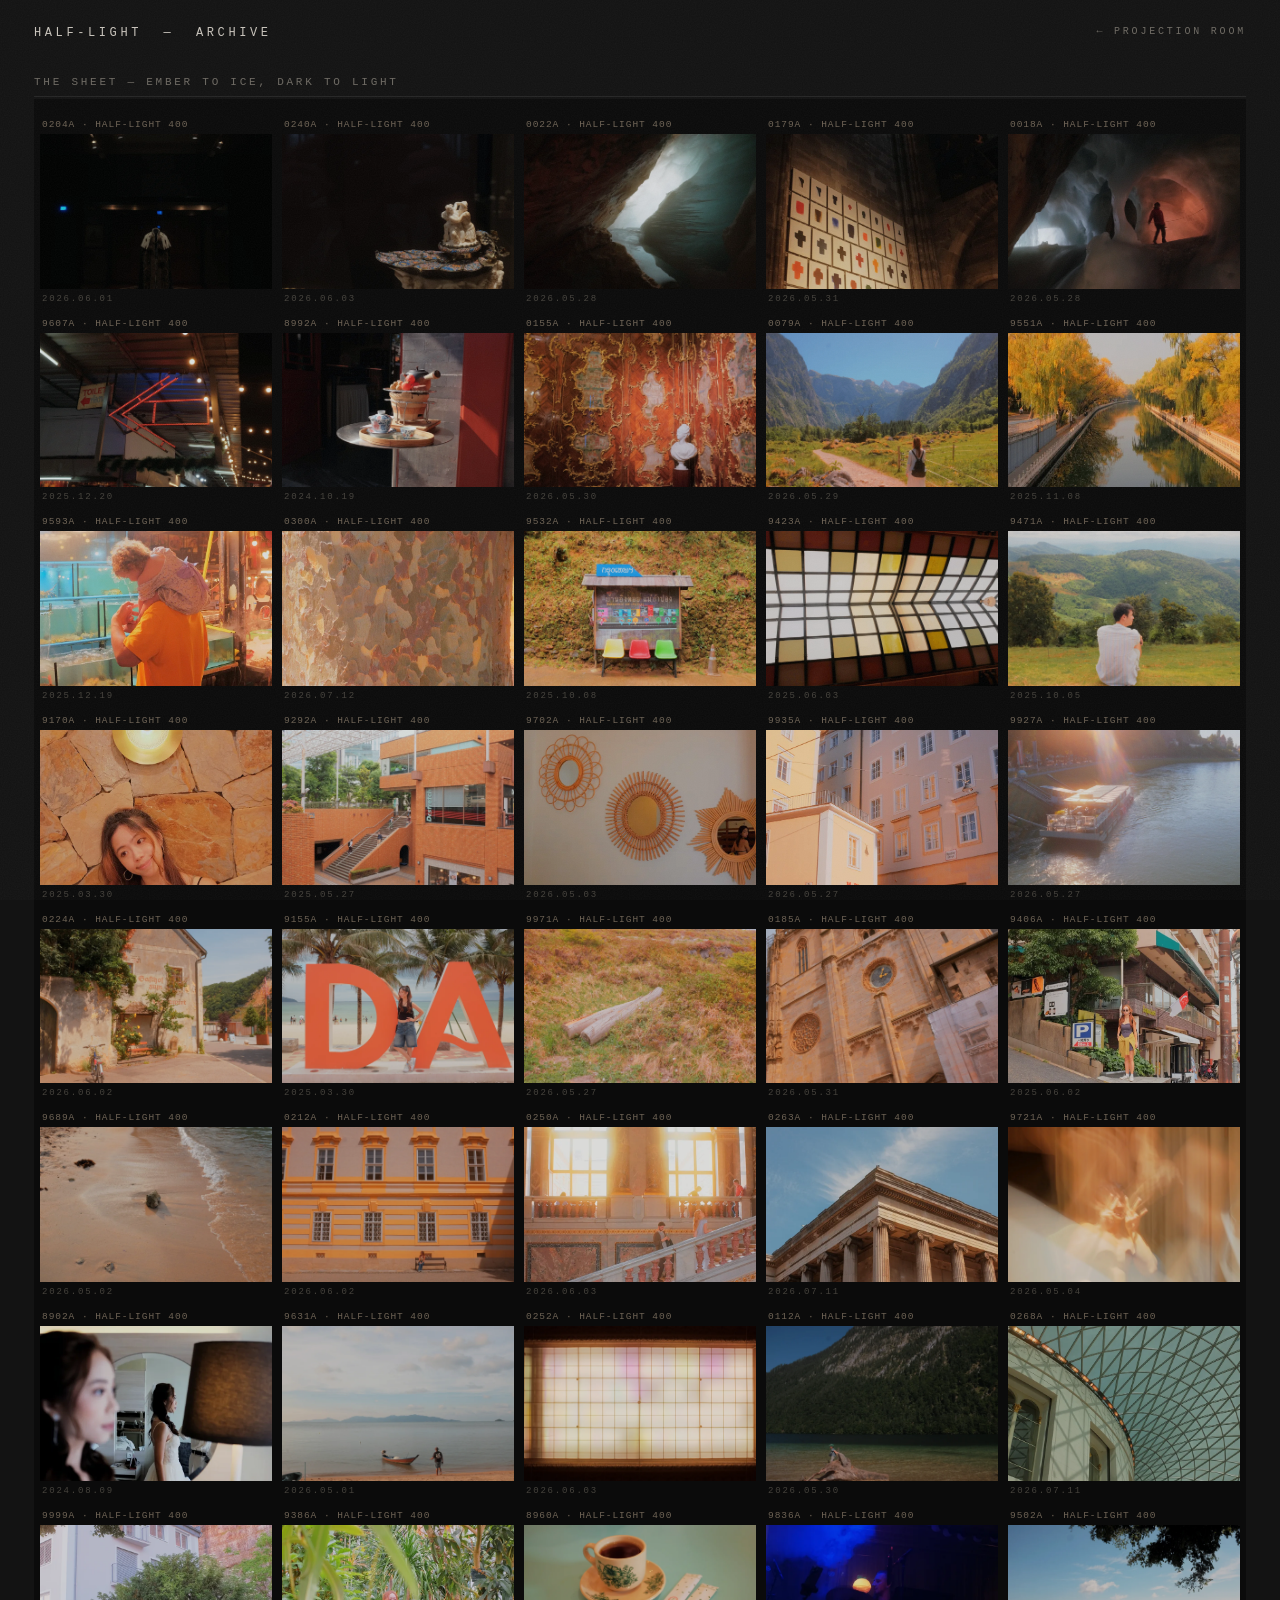
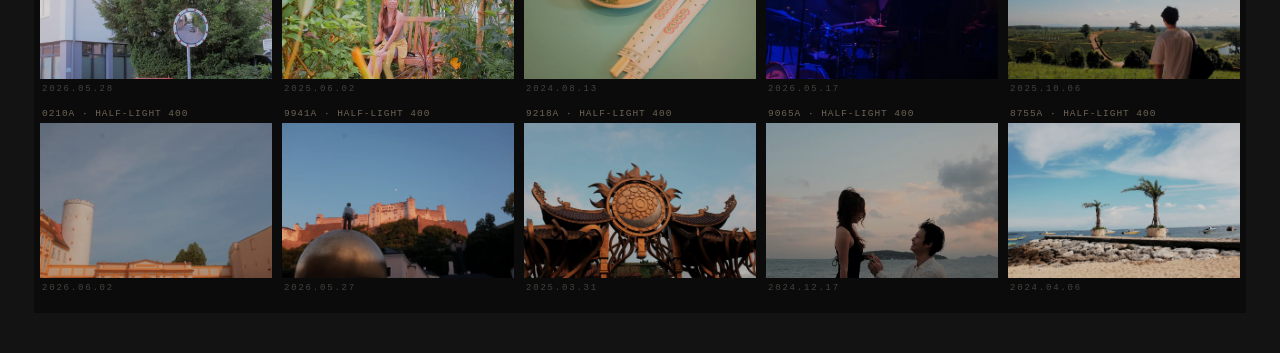
==== site/contact.html @ 053722c2 "feat: regrade collection under closed-loop boost, recompose without strip Full python pipeline/build" ====
<!DOCTYPE html>
<html lang="en">
<head>
<meta charset="utf-8">
<meta name="viewport" content="width=device-width, initial-scale=1">
<title>Half-Light</title>
<meta property="og:title" content="Half-Light">
<meta property="og:description" content="the inner machinations of a photographic mind are an enigma">
<meta property="og:image" content="photos/og.jpg">
<link rel="stylesheet" href="assets/site.css">
</head>
<body>
<header>
  <div class="title" id="title"></div>
  <a href="index.html">&larr;&nbsp;PROJECTION&nbsp;ROOM</a>
</header>
<div id="rolls"></div>
<div class="lightbox" id="lb"><img id="lbimg" alt=""><div class="meta" id="lbmeta"></div></div>
<script src="assets/data.d1423a8be5.js"></script>
<script>
  // pre-sorted band->lum by the composer; no client-side sort here.
  const photos = window.SHEET.map(id => window.PHOTOS[id]);
  const TITLE = window.META.title.toUpperCase();
  document.getElementById('title').innerHTML = TITLE + '&nbsp;&nbsp;—&nbsp;&nbsp;ARCHIVE';

  const byId = {};
  photos.forEach(p => { byId[p.id] = p; });

  const holder = document.getElementById('rolls');
  const sec = document.createElement('section');
  sec.className = 'roll';
  sec.innerHTML = '<h2>THE SHEET — EMBER TO ICE, DARK TO LIGHT</h2><div class="strip">' + photos.map(p =>
    '<div class="frame" tabindex="0" data-id="' + p.id + '">' +
    '<div class="edge">' + p.frame + 'A &middot; ' + TITLE + ' 400</div>' +
    '<img src="' + p.thumb + '" loading="lazy" style="background:#0b0b0b url(' + p.latent + ') center/cover">' +
    '<div class="date">' + p.date + '</div></div>').join('') + '</div>';
  holder.appendChild(sec);

  const lb = document.getElementById('lb');
  const lbimg = document.getElementById('lbimg');
  const lbmeta = document.getElementById('lbmeta');

  function openLightbox(p) {
    lbimg.src = p.full;
    let meta = '<b>No. ' + p.frame + '</b> · ' + p.date + ' · X100T';
    if (p.caption) meta += '<span class="caption">' + p.caption + '</span>';
    lbmeta.innerHTML = meta;
    lb.classList.add('open');
  }

  holder.addEventListener('click', e => {
    const f = e.target.closest('.frame');
    if (!f) return;
    openLightbox(byId[f.dataset.id]);
  });
  holder.addEventListener('keydown', e => {
    if (e.key !== 'Enter' && e.key !== ' ') return;
    const f = e.target.closest('.frame');
    if (!f) return;
    e.preventDefault();
    openLightbox(byId[f.dataset.id]);
  });
  lb.addEventListener('click', () => lb.classList.remove('open'));
  addEventListener('keydown', e => { if (e.key === 'Escape') lb.classList.remove('open'); });
</script>
</body>
</html>
---- site/assets/site.css ----
/* shared design language for all three concept mockups */
* { margin: 0; padding: 0; box-sizing: border-box; }
:root {
  --ground: #131313;
  --ground-soft: #1a1a1a;
  --ink: #c9c4bc;
  --ink-dim: #6e6a63;
  --safelight: #d99a4e;
  --serif: Georgia, 'Times New Roman', serif;
  --mono: Consolas, 'Courier New', monospace;
}
html { background: var(--ground); }
body { background: var(--ground); color: var(--ink); font-family: var(--serif); min-height: 100vh; }
body::after { /* film grain on the ground, never on the photos */
  content: ''; position: fixed; inset: 0; pointer-events: none; z-index: 50; opacity: .045;
  background-image: url("data:image/svg+xml,%3Csvg xmlns='http://www.w3.org/2000/svg' width='160' height='160'%3E%3Cfilter id='n'%3E%3CfeTurbulence type='fractalNoise' baseFrequency='0.85' numOctaves='2'/%3E%3CfeColorMatrix type='saturate' values='0'/%3E%3C/filter%3E%3Crect width='100%25' height='100%25' filter='url(%23n)'/%3E%3C/svg%3E");
}
a { color: var(--ink); text-decoration: none; }
.mono { font-family: var(--mono); font-size: 11px; letter-spacing: .12em; color: var(--ink-dim); }
.lightbox {
  position: fixed; inset: 0; z-index: 100; background: rgba(10,10,10,.97);
  display: none; flex-direction: column; align-items: center; justify-content: center; cursor: zoom-out;
}
.lightbox.open { display: flex; }
.lightbox img { max-width: 92vw; max-height: 84vh; display: block; }
.lightbox .meta { margin-top: 18px; font-family: var(--mono); font-size: 11px; letter-spacing: .18em; color: var(--ink-dim); }
.lightbox .meta b { color: var(--safelight); font-weight: normal; }
/* addition beyond the round-8 mockup: mockup had no caption field. Optional per-photo
   caption line (from overrides.json) rendered under the technical meta line when present. */
.lightbox .meta .caption { display: block; margin-top: 6px; font-family: var(--serif); font-style: italic; font-size: 13px; letter-spacing: .02em; color: var(--ink); }

/* ---- Contact Sheet page (Task 9) ---- */
header { display: flex; justify-content: space-between; padding: 26px 34px; }
header .title { font-family: var(--mono); font-size: 12px; letter-spacing: .3em; color: var(--ink); }
.roll { padding: 10px 34px 40px; }
.roll h2 { font-family: var(--mono); font-size: 11px; letter-spacing: .25em; color: var(--ink-dim);
           font-weight: normal; border-bottom: 1px solid #262626; padding-bottom: 8px; margin-bottom: 2px; }
.strip { display: grid; grid-template-columns: repeat(auto-fill, minmax(200px, 1fr)); gap: 2px; background: #0b0b0b; padding: 14px 2px; }
.frame { padding: 6px 4px; cursor: pointer; position: relative; transition: z-index 0s .18s, opacity .45s ease; }
.frame:hover, .frame:focus-visible { z-index: 5; transition: z-index 0s; animation: drift 4.6s ease-in-out .3s infinite; outline: none; }
@keyframes drift {                                  /* organic wander, not a metronome bob */
  0%, 100% { transform: translate(0, 0); }
  23% { transform: translate(4px, -8px); }
  47% { transform: translate(-5px, -3px); }
  72% { transform: translate(3px, -10px); }
}
@keyframes glowpulse {   /* the 1px ring rides the image edge exactly — box-shadow scales with the element */
  0%, 100% { box-shadow: 0 0 0 1px rgba(217,154,78,.85), 0 22px 65px rgba(0,0,0,.8), 0 0 26px rgba(217,154,78,.25); filter: brightness(1.04); }
  50% { box-shadow: 0 0 0 1px rgba(217,154,78,1), 0 26px 75px rgba(0,0,0,.85), 0 0 52px rgba(217,154,78,.55); filter: brightness(1.12); }
}
.frame .edge { font-family: var(--mono); font-size: 9.5px; letter-spacing: .1em; color: #6e6355; margin: 0 0 4px 2px; }
.frame img { width: 100%; display: block; aspect-ratio: 3/2; object-fit: cover; filter: brightness(.96); transition: filter .25s, transform .3s cubic-bezier(.2,.9,.3,1.15), box-shadow .3s; }
.frame .date { font-family: var(--mono); font-size: 9px; letter-spacing: .2em; color: #45423c; margin: 5px 0 0 2px; }
.frame:hover img, .frame:focus-visible img { transform: scale(1.38); animation: glowpulse 2.4s ease-in-out .25s infinite; }
/* the safelight spotlights the hovered print; the rest of the sheet falls back into the dark */
.strip:hover .frame:not(:hover) { opacity: .32; }
.frame:hover .edge, .frame:focus-visible .edge { color: var(--safelight); }
header a { font-family: var(--mono); font-size: 10px; letter-spacing: .28em; color: var(--ink-dim); }
header a:hover { color: var(--safelight); }
@media (max-width: 700px) {
  header { padding: 18px 16px; flex-wrap: wrap; gap: 8px; }
  .roll { padding: 8px 14px 28px; }
  .strip { grid-template-columns: repeat(auto-fill, minmax(140px, 1fr)); }
}
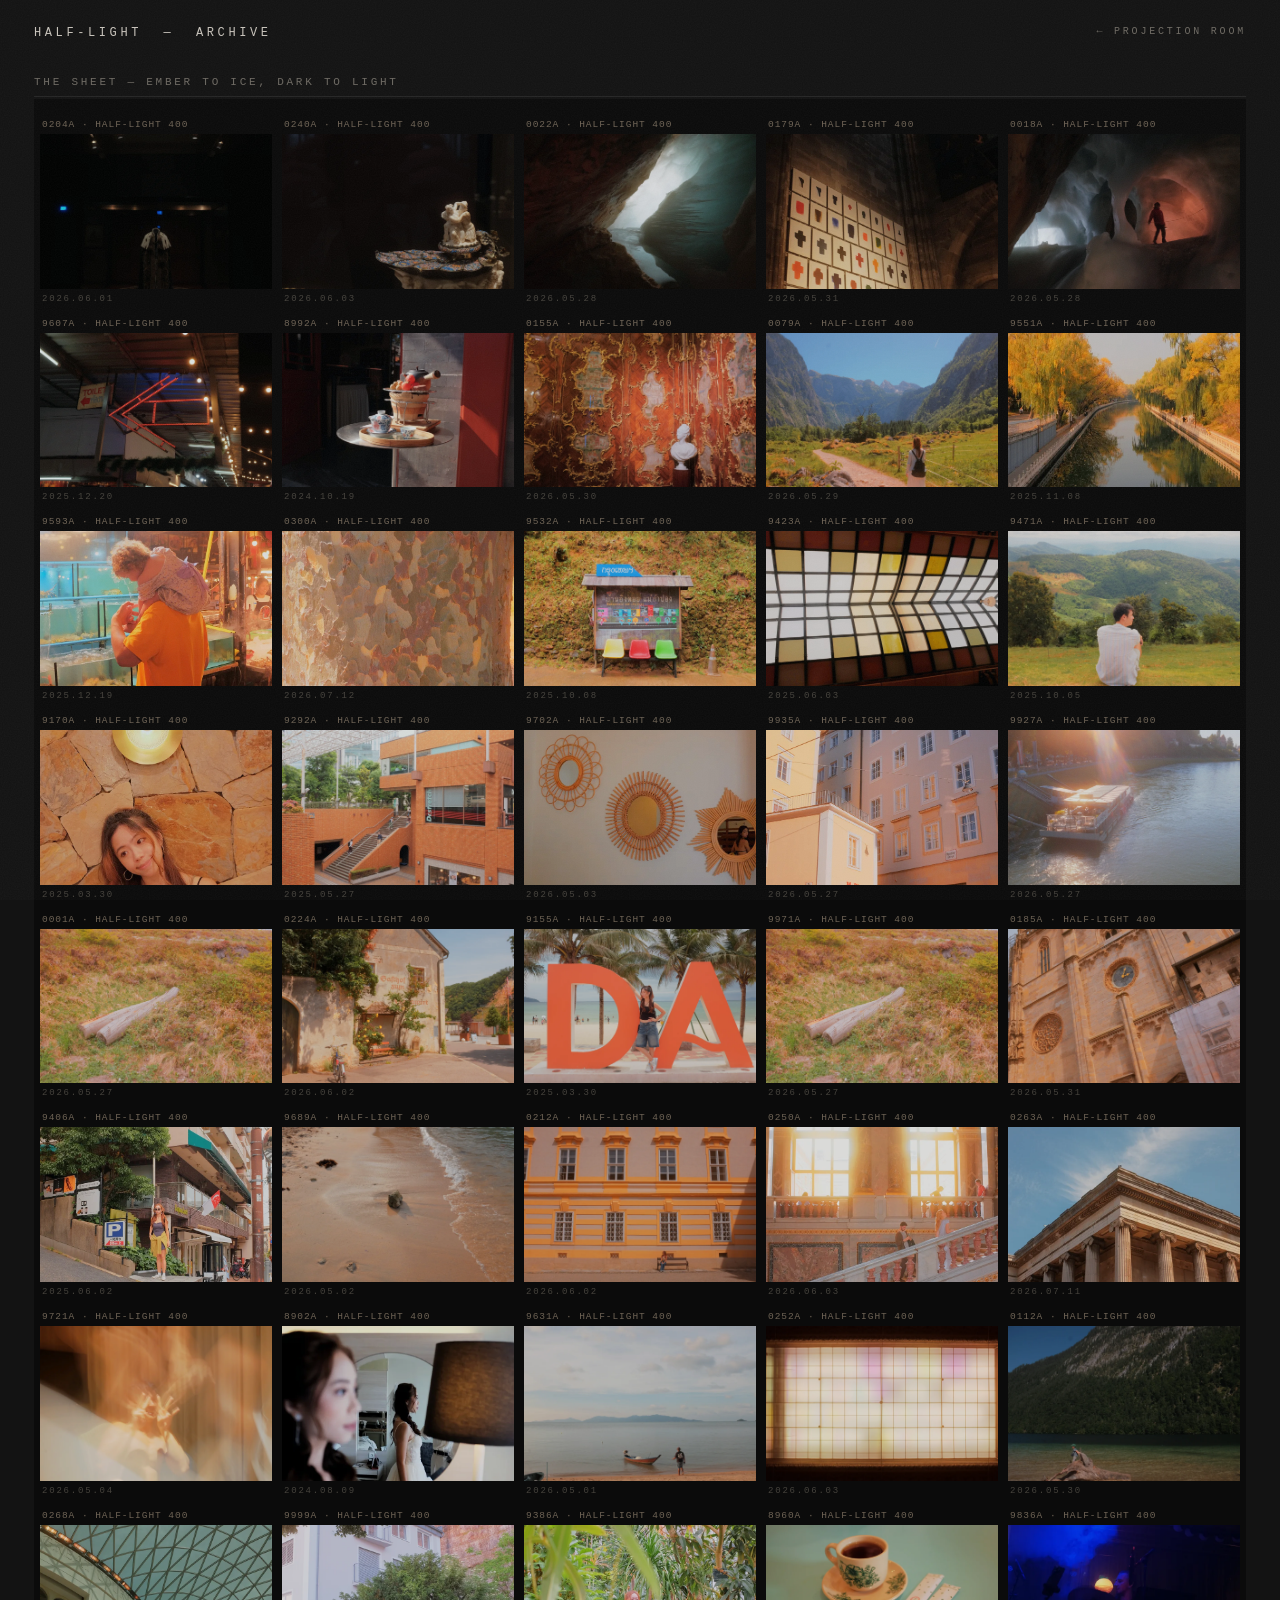
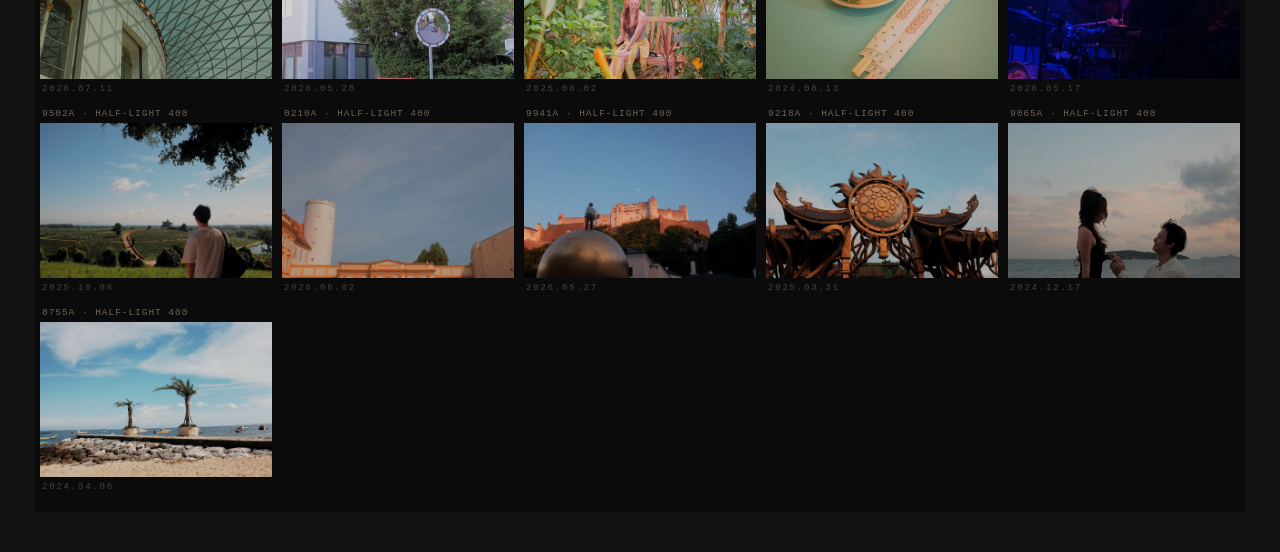
==== commit 50461dbe: "sync: new photos" ====
--- a/site/contact.html
+++ b/site/contact.html
@@ -6,7 +6,7 @@
 <title>Half-Light</title>
 <meta property="og:title" content="Half-Light">
 <meta property="og:description" content="the inner machinations of a photographic mind are an enigma">
-<meta property="og:image" content="photos/og.jpg">
+<meta property="og:image" content="https://half-light.pages.dev/photos/og.jpg">
 <link rel="stylesheet" href="assets/site.css">
 </head>
 <body>
@@ -16,7 +16,7 @@
 </header>
 <div id="rolls"></div>
 <div class="lightbox" id="lb"><img id="lbimg" alt=""><div class="meta" id="lbmeta"></div></div>
-<script src="assets/data.d1423a8be5.js"></script>
+<script src="assets/data.dd8d170819.js"></script>
 <script>
   // pre-sorted band->lum by the composer; no client-side sort here.
   const photos = window.SHEET.map(id => window.PHOTOS[id]);
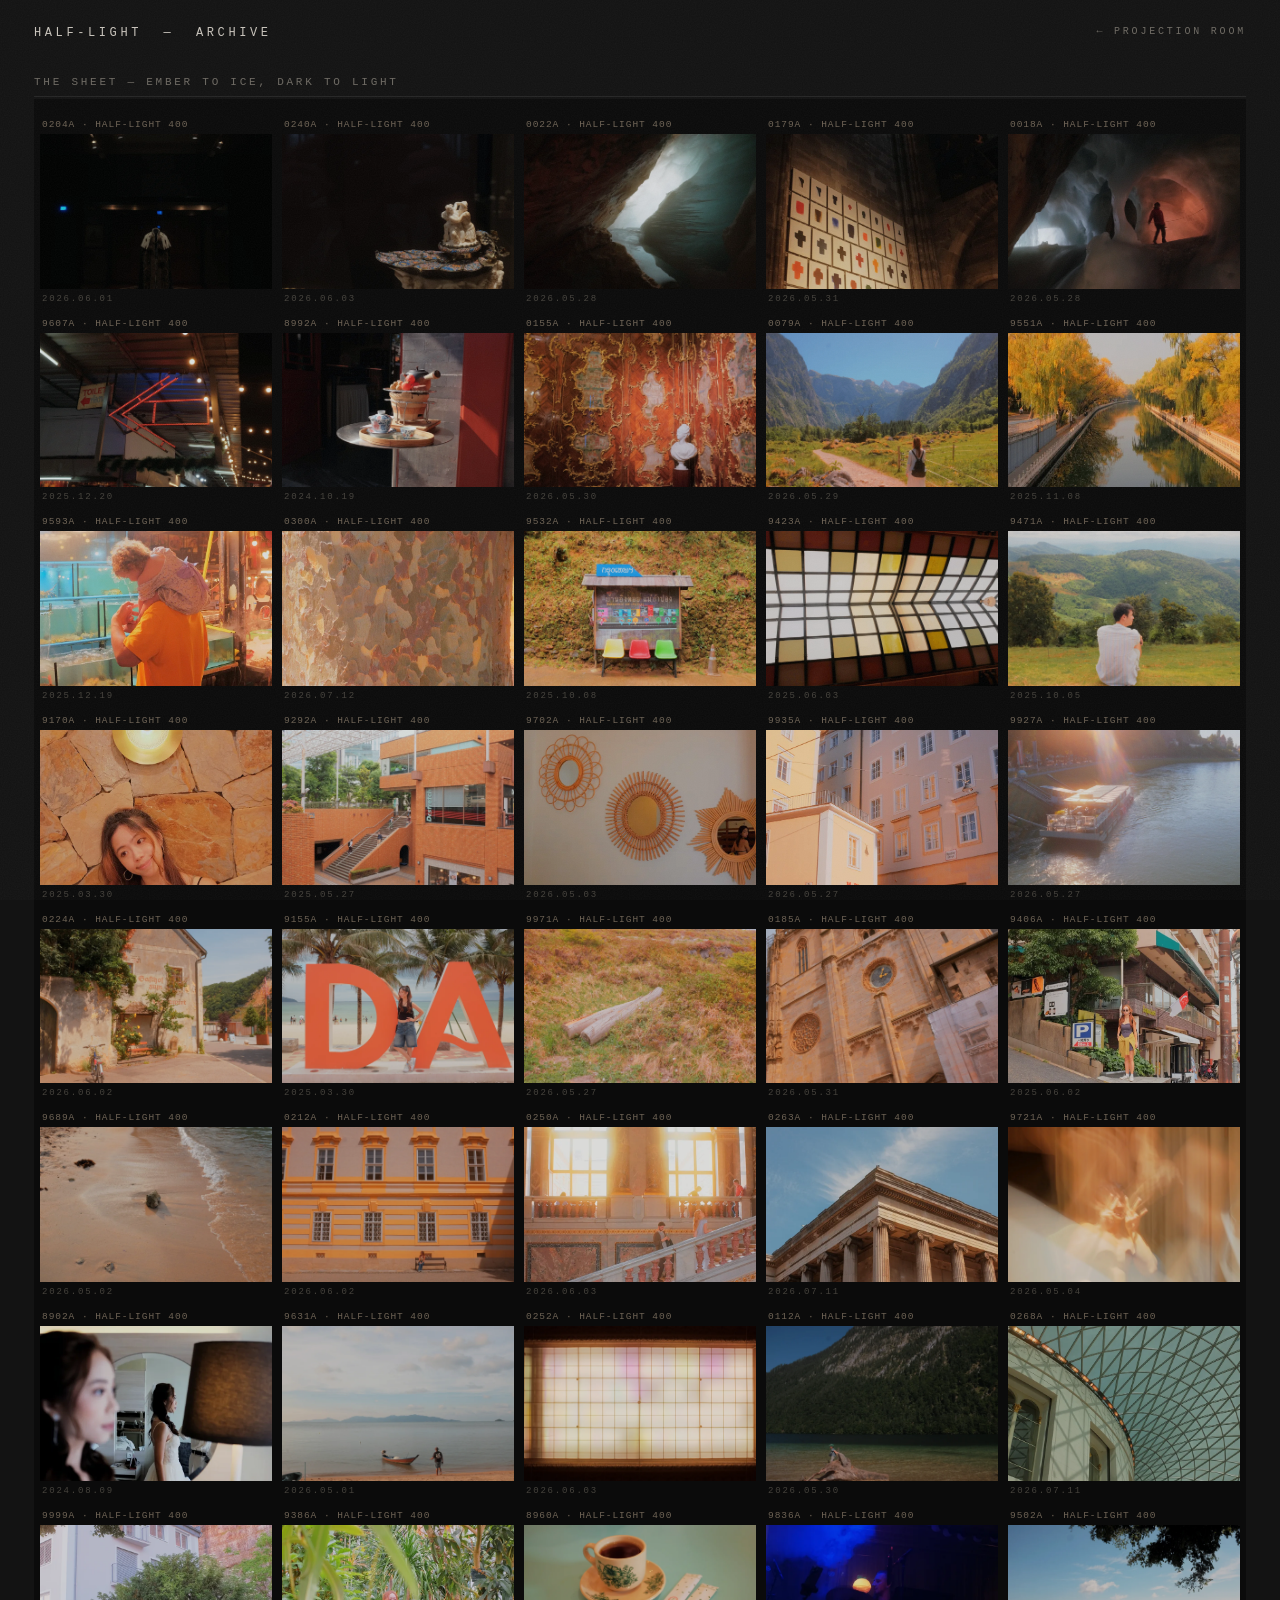
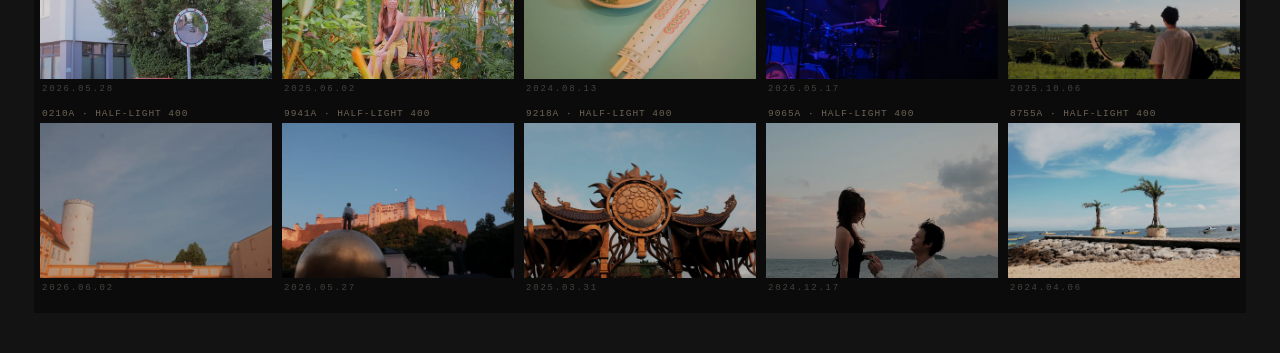
==== commit 5c5f1c4c: "chore: remove auto-update verification photo Co-Authored-By: Claude Fable 5 <noreply@anthropic.com>" ====
--- a/site/contact.html
+++ b/site/contact.html
@@ -16,7 +16,7 @@
 </header>
 <div id="rolls"></div>
 <div class="lightbox" id="lb"><img id="lbimg" alt=""><div class="meta" id="lbmeta"></div></div>
-<script src="assets/data.dd8d170819.js"></script>
+<script src="assets/data.d1423a8be5.js"></script>
 <script>
   // pre-sorted band->lum by the composer; no client-side sort here.
   const photos = window.SHEET.map(id => window.PHOTOS[id]);
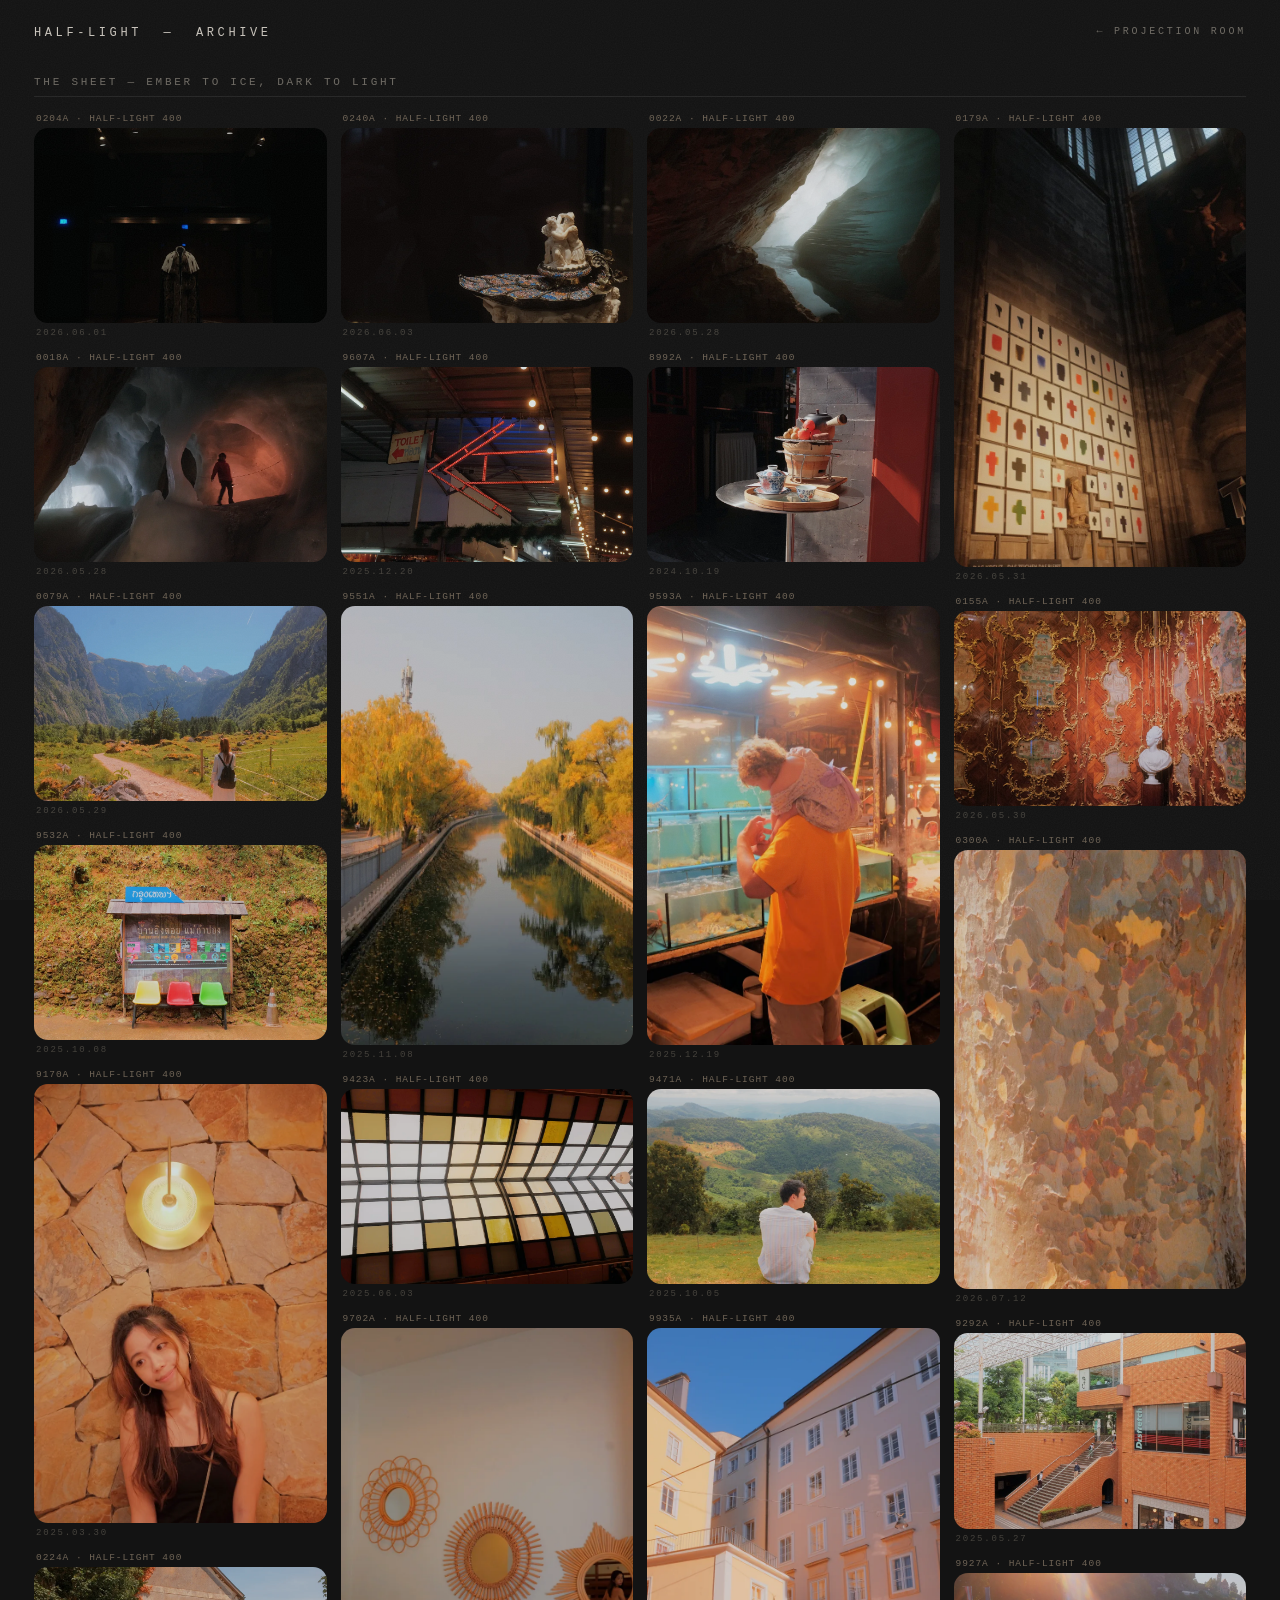
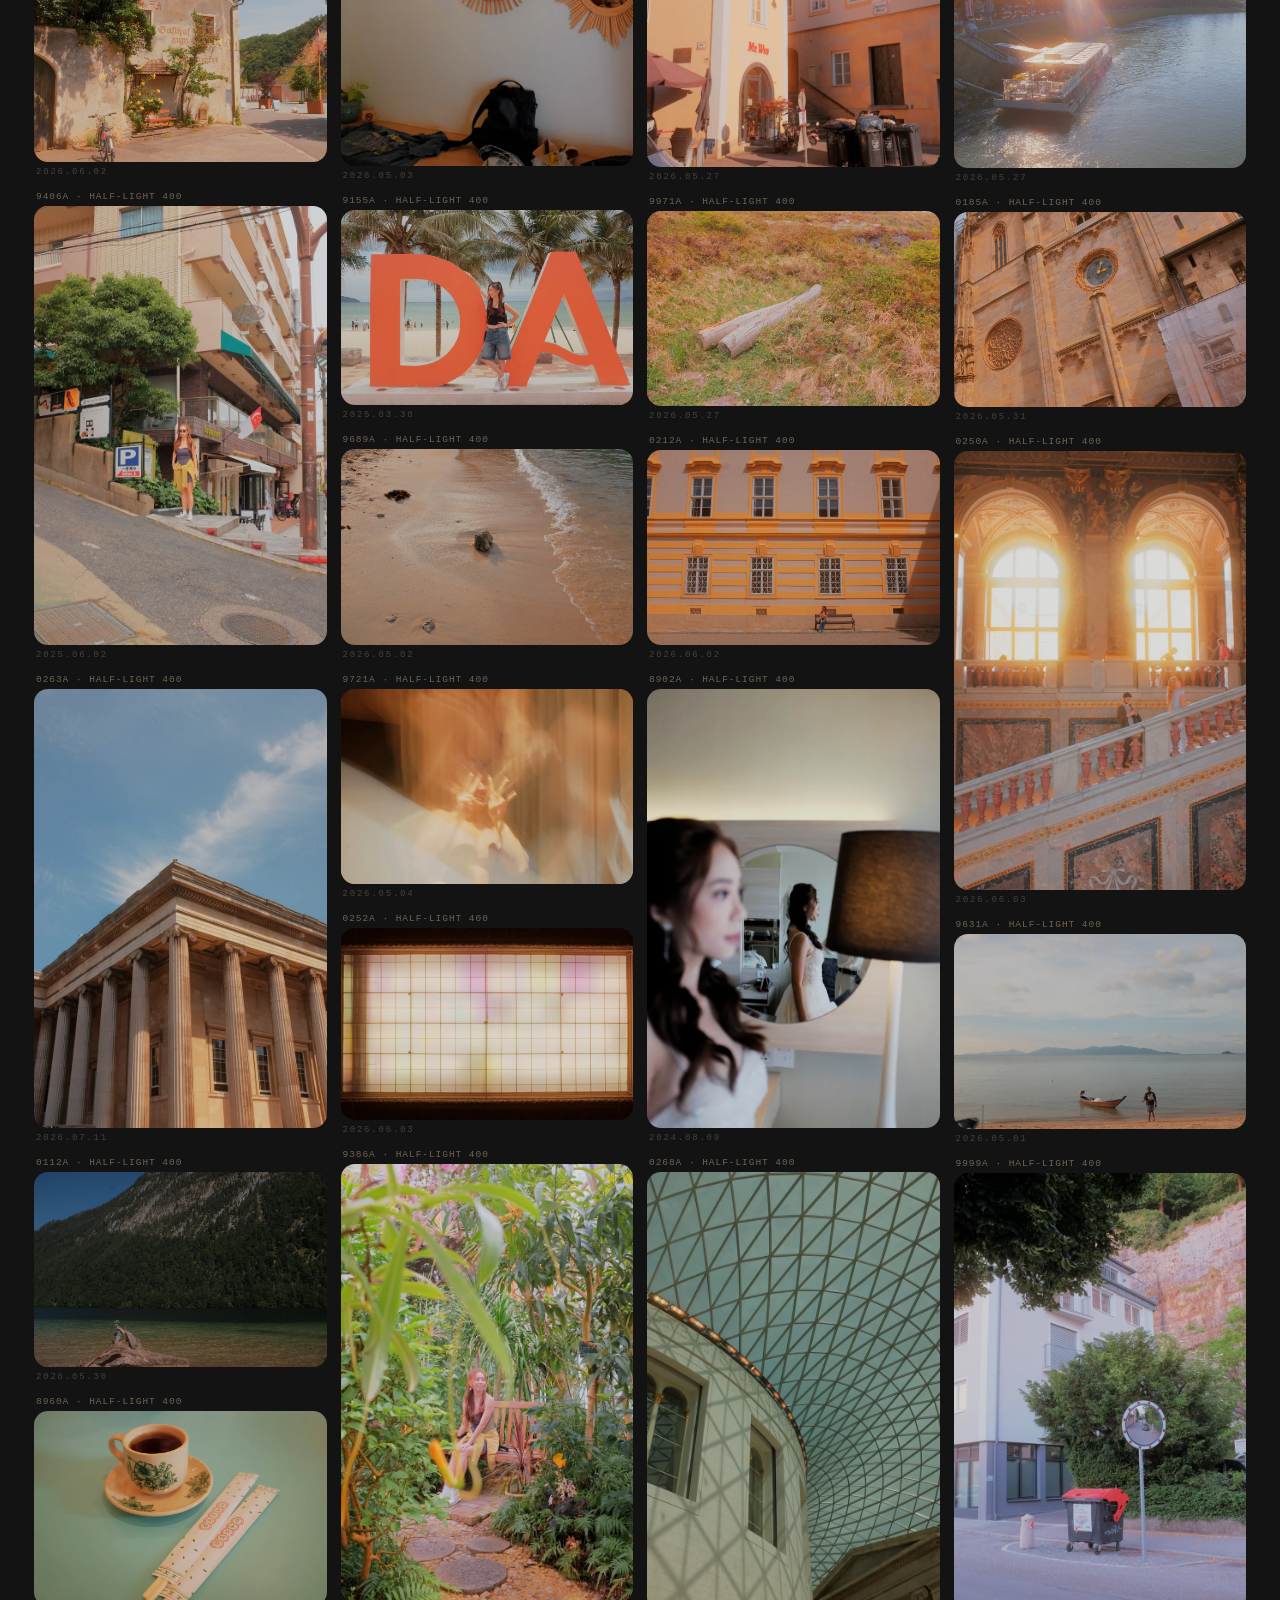
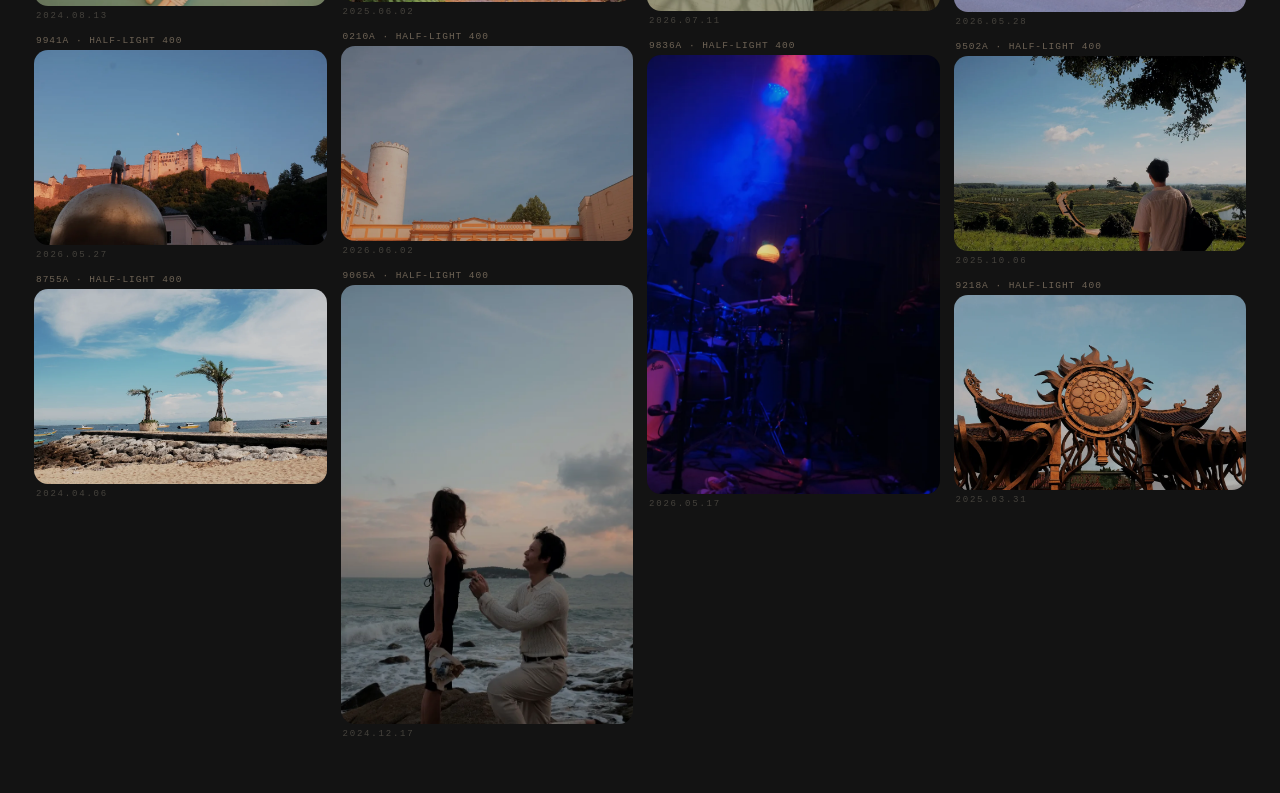
==== commit 40a59e22: "feat: masonry archive layout (natural ratios, rounded corners) Co-Authored-By: Claude Fable 5 <norep" ====
--- a/site/contact.html
+++ b/site/contact.html
@@ -29,12 +29,32 @@
   const holder = document.getElementById('rolls');
   const sec = document.createElement('section');
   sec.className = 'roll';
-  sec.innerHTML = '<h2>THE SHEET — EMBER TO ICE, DARK TO LIGHT</h2><div class="strip">' + photos.map(p =>
+  sec.innerHTML = '<h2>THE SHEET — EMBER TO ICE, DARK TO LIGHT</h2><div class="strip"></div>';
+  holder.appendChild(sec);
+  const strip = sec.querySelector('.strip');
+
+  const frameHTML = p =>
     '<div class="frame" tabindex="0" data-id="' + p.id + '">' +
     '<div class="edge">' + p.frame + 'A &middot; ' + TITLE + ' 400</div>' +
-    '<img src="' + p.thumb + '" loading="lazy" style="background:#0b0b0b url(' + p.latent + ') center/cover">' +
-    '<div class="date">' + p.date + '</div></div>').join('') + '</div>';
-  holder.appendChild(sec);
+    '<img src="' + p.thumb + '" width="' + p.w + '" height="' + p.h + '" loading="lazy" style="background:#0b0b0b url(' + p.latent + ') center/cover">' +
+    '<div class="date">' + p.date + '</div></div>';
+
+  // rows-flow masonry: place each photo into the currently-shortest column so the
+  // DARK-FIRST order still reads left-to-right; heights tracked as h/w ratios
+  // (+0.18 per card for the two label rows, in column-width units).
+  function layout() {
+    const n = Math.max(2, Math.min(6, Math.floor(strip.clientWidth / 250)));
+    const cols = Array.from({ length: n }, () => ({ h: 0, html: '' }));
+    photos.forEach(p => {
+      const c = cols.reduce((a, b) => b.h < a.h ? b : a);
+      c.html += frameHTML(p);
+      c.h += p.h / p.w + 0.18;
+    });
+    strip.innerHTML = cols.map(c => '<div class="col">' + c.html + '</div>').join('');
+  }
+  let rw = innerWidth;
+  addEventListener('resize', () => { if (Math.abs(innerWidth - rw) > 60) { rw = innerWidth; layout(); } });
+  layout();
 
   const lb = document.getElementById('lb');
   const lbimg = document.getElementById('lbimg');
--- a/site/assets/site.css
+++ b/site/assets/site.css
@@ -8,6 +8,7 @@
   --safelight: #d99a4e;
   --serif: Georgia, 'Times New Roman', serif;
   --mono: Consolas, 'Courier New', monospace;
+  --radius: 14px;
 }
 html { background: var(--ground); }
 body { background: var(--ground); color: var(--ink); font-family: var(--serif); min-height: 100vh; }
@@ -22,7 +23,7 @@
   display: none; flex-direction: column; align-items: center; justify-content: center; cursor: zoom-out;
 }
 .lightbox.open { display: flex; }
-.lightbox img { max-width: 92vw; max-height: 84vh; display: block; }
+.lightbox img { max-width: 92vw; max-height: 84vh; display: block; border-radius: var(--radius); }
 .lightbox .meta { margin-top: 18px; font-family: var(--mono); font-size: 11px; letter-spacing: .18em; color: var(--ink-dim); }
 .lightbox .meta b { color: var(--safelight); font-weight: normal; }
 /* addition beyond the round-8 mockup: mockup had no caption field. Optional per-photo
@@ -35,8 +36,9 @@
 .roll { padding: 10px 34px 40px; }
 .roll h2 { font-family: var(--mono); font-size: 11px; letter-spacing: .25em; color: var(--ink-dim);
            font-weight: normal; border-bottom: 1px solid #262626; padding-bottom: 8px; margin-bottom: 2px; }
-.strip { display: grid; grid-template-columns: repeat(auto-fill, minmax(200px, 1fr)); gap: 2px; background: #0b0b0b; padding: 14px 2px; }
-.frame { padding: 6px 4px; cursor: pointer; position: relative; transition: z-index 0s .18s, opacity .45s ease; }
+.strip { display: flex; gap: 14px; align-items: flex-start; padding: 14px 0; }
+.strip .col { flex: 1; display: flex; flex-direction: column; gap: 14px; min-width: 0; }
+.frame { cursor: pointer; position: relative; transition: z-index 0s .18s, opacity .45s ease; }
 .frame:hover, .frame:focus-visible { z-index: 5; transition: z-index 0s; animation: drift 4.6s ease-in-out .3s infinite; outline: none; }
 @keyframes drift {                                  /* organic wander, not a metronome bob */
   0%, 100% { transform: translate(0, 0); }
@@ -49,9 +51,9 @@
   50% { box-shadow: 0 0 0 1px rgba(217,154,78,1), 0 26px 75px rgba(0,0,0,.85), 0 0 52px rgba(217,154,78,.55); filter: brightness(1.12); }
 }
 .frame .edge { font-family: var(--mono); font-size: 9.5px; letter-spacing: .1em; color: #6e6355; margin: 0 0 4px 2px; }
-.frame img { width: 100%; display: block; aspect-ratio: 3/2; object-fit: cover; filter: brightness(.96); transition: filter .25s, transform .3s cubic-bezier(.2,.9,.3,1.15), box-shadow .3s; }
+.frame img { width: 100%; height: auto; display: block; border-radius: var(--radius); filter: brightness(.96); transition: filter .25s, transform .3s cubic-bezier(.2,.9,.3,1.15), box-shadow .3s; }
 .frame .date { font-family: var(--mono); font-size: 9px; letter-spacing: .2em; color: #45423c; margin: 5px 0 0 2px; }
-.frame:hover img, .frame:focus-visible img { transform: scale(1.38); animation: glowpulse 2.4s ease-in-out .25s infinite; }
+.frame:hover img, .frame:focus-visible img { transform: scale(1.12); animation: glowpulse 2.4s ease-in-out .25s infinite; }
 /* the safelight spotlights the hovered print; the rest of the sheet falls back into the dark */
 .strip:hover .frame:not(:hover) { opacity: .32; }
 .frame:hover .edge, .frame:focus-visible .edge { color: var(--safelight); }
@@ -60,5 +62,4 @@
 @media (max-width: 700px) {
   header { padding: 18px 16px; flex-wrap: wrap; gap: 8px; }
   .roll { padding: 8px 14px 28px; }
-  .strip { grid-template-columns: repeat(auto-fill, minmax(140px, 1fr)); }
 }
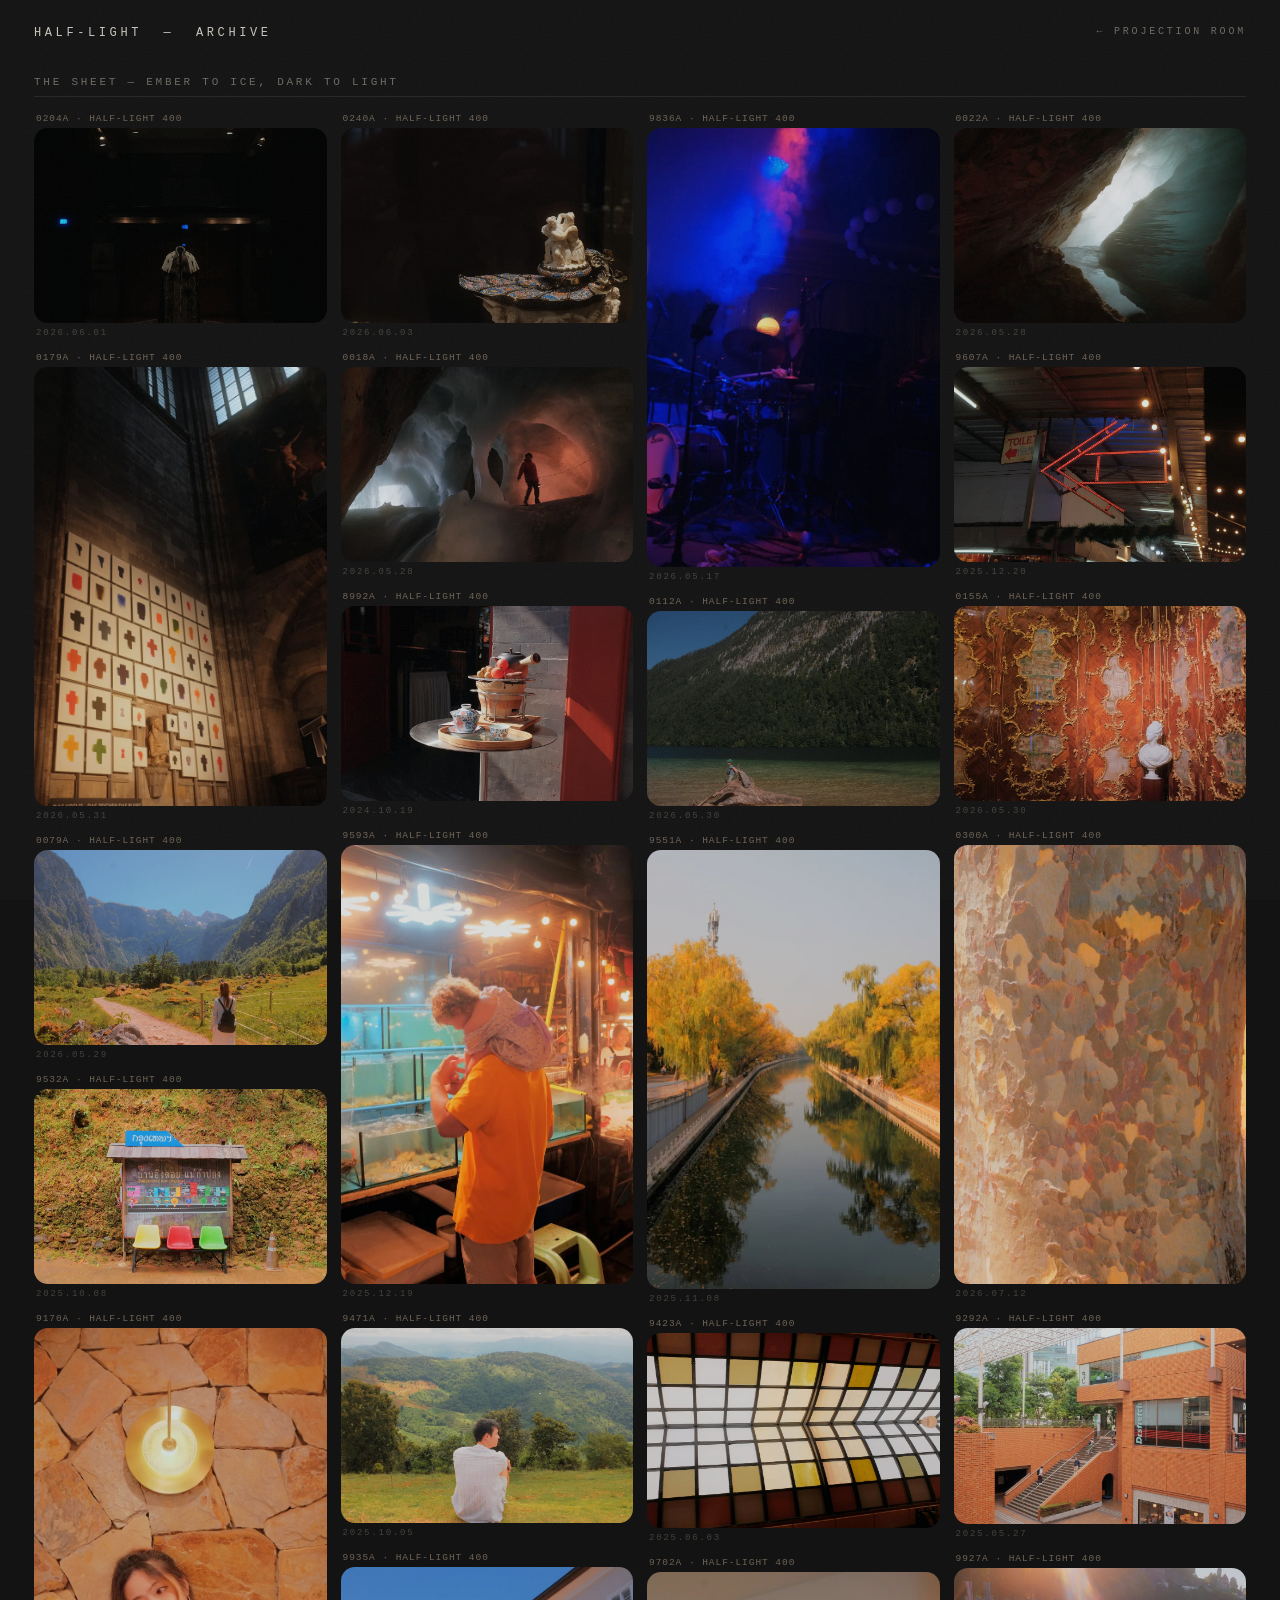
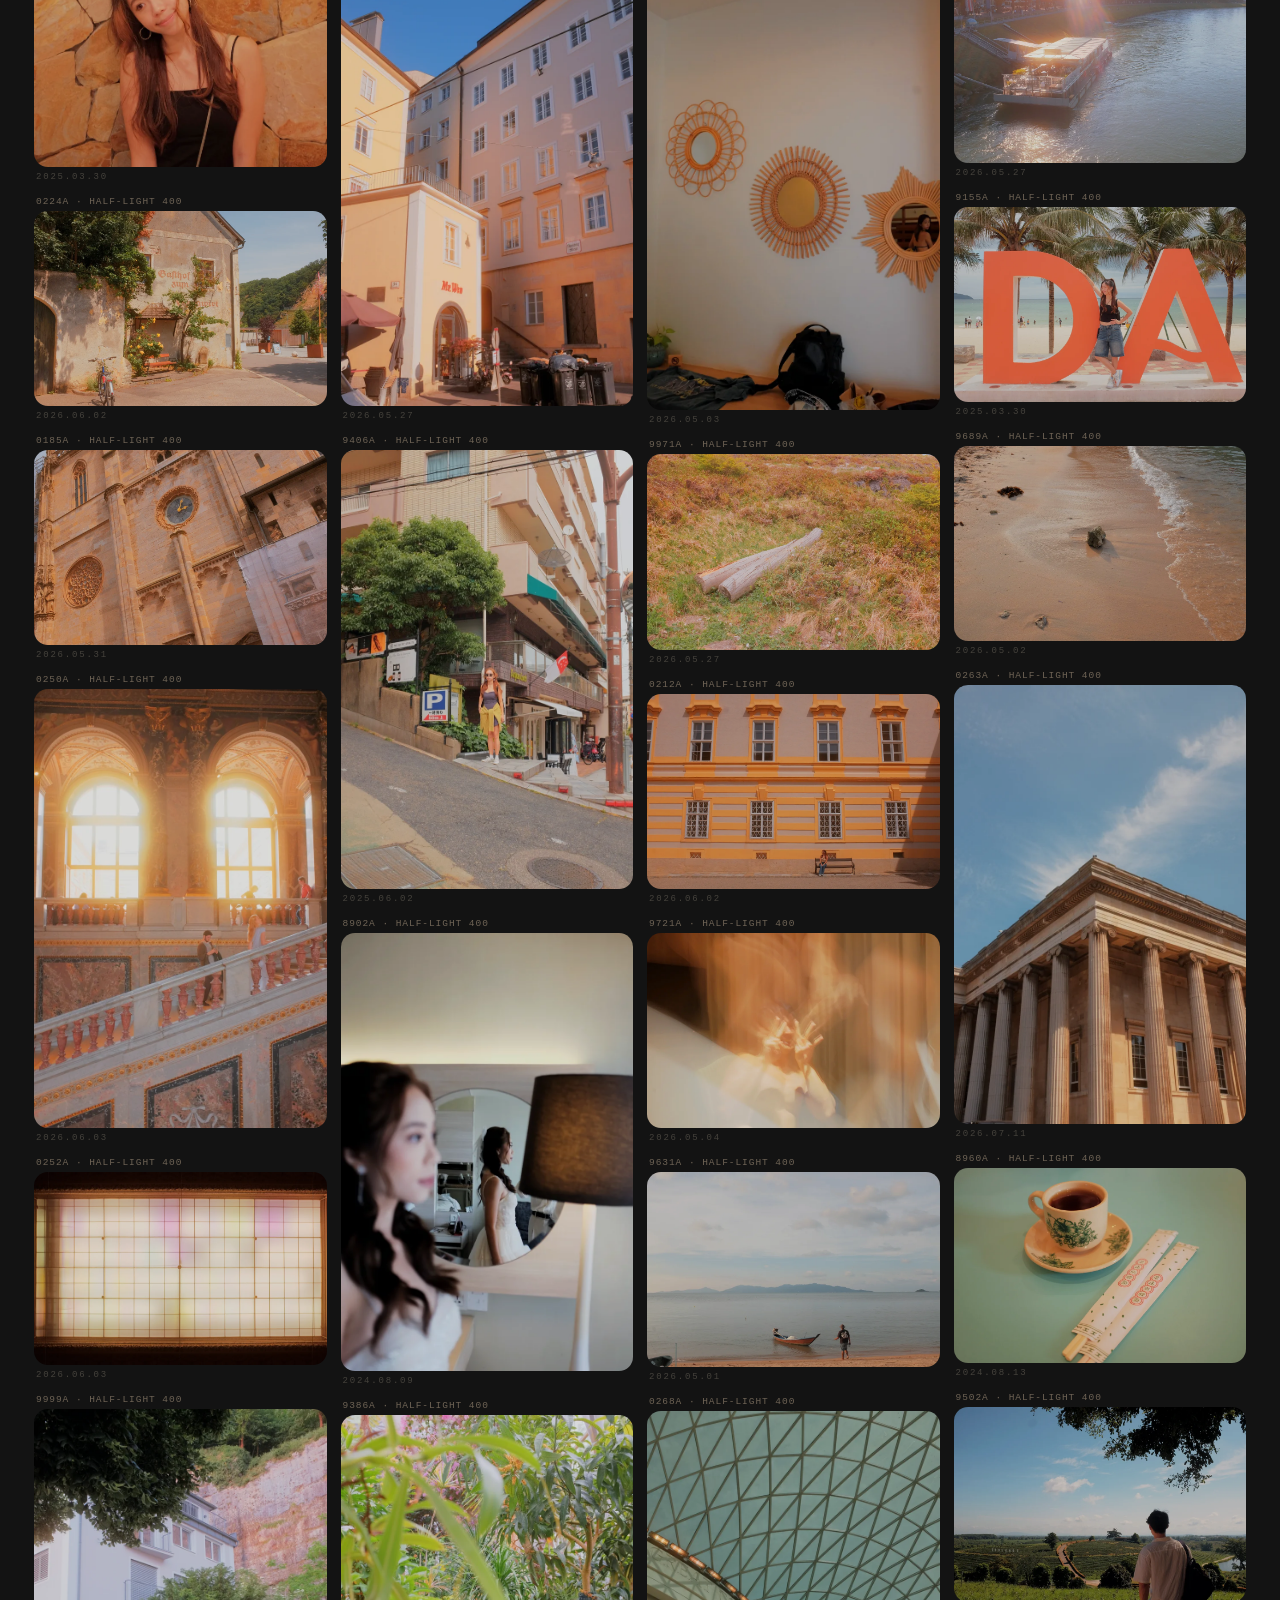
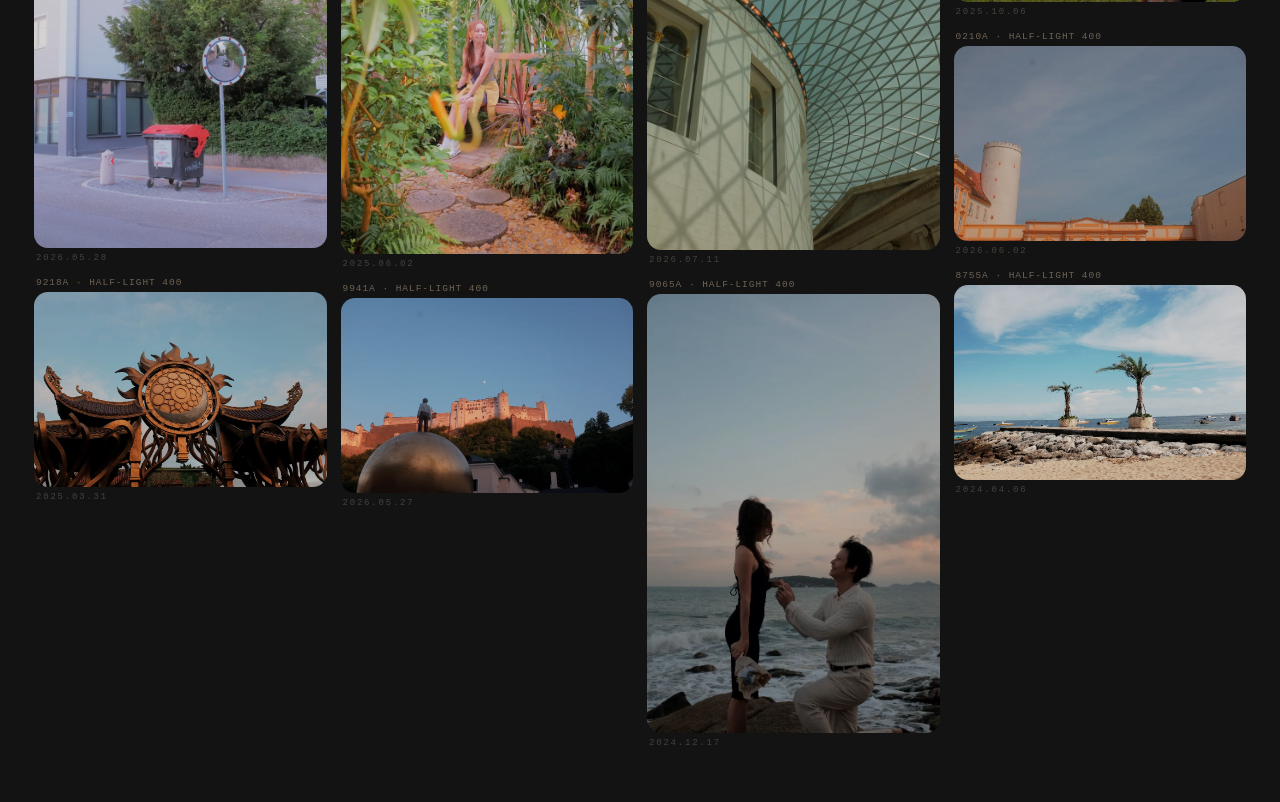
==== commit 09357ae9: "build: regenerate data with DARK-FIRST sheet order Co-Authored-By: Claude Fable 5 <noreply@anthropic" ====
--- a/site/contact.html
+++ b/site/contact.html
@@ -16,9 +16,9 @@
 </header>
 <div id="rolls"></div>
 <div class="lightbox" id="lb"><img id="lbimg" alt=""><div class="meta" id="lbmeta"></div></div>
-<script src="assets/data.d1423a8be5.js"></script>
+<script src="assets/data.470f4a8519.js"></script>
 <script>
-  // pre-sorted band->lum by the composer; no client-side sort here.
+  // pre-sorted DARK-FIRST (night rack, then serpentine bands) by the composer; no client-side sort here.
   const photos = window.SHEET.map(id => window.PHOTOS[id]);
   const TITLE = window.META.title.toUpperCase();
   document.getElementById('title').innerHTML = TITLE + '&nbsp;&nbsp;—&nbsp;&nbsp;ARCHIVE';
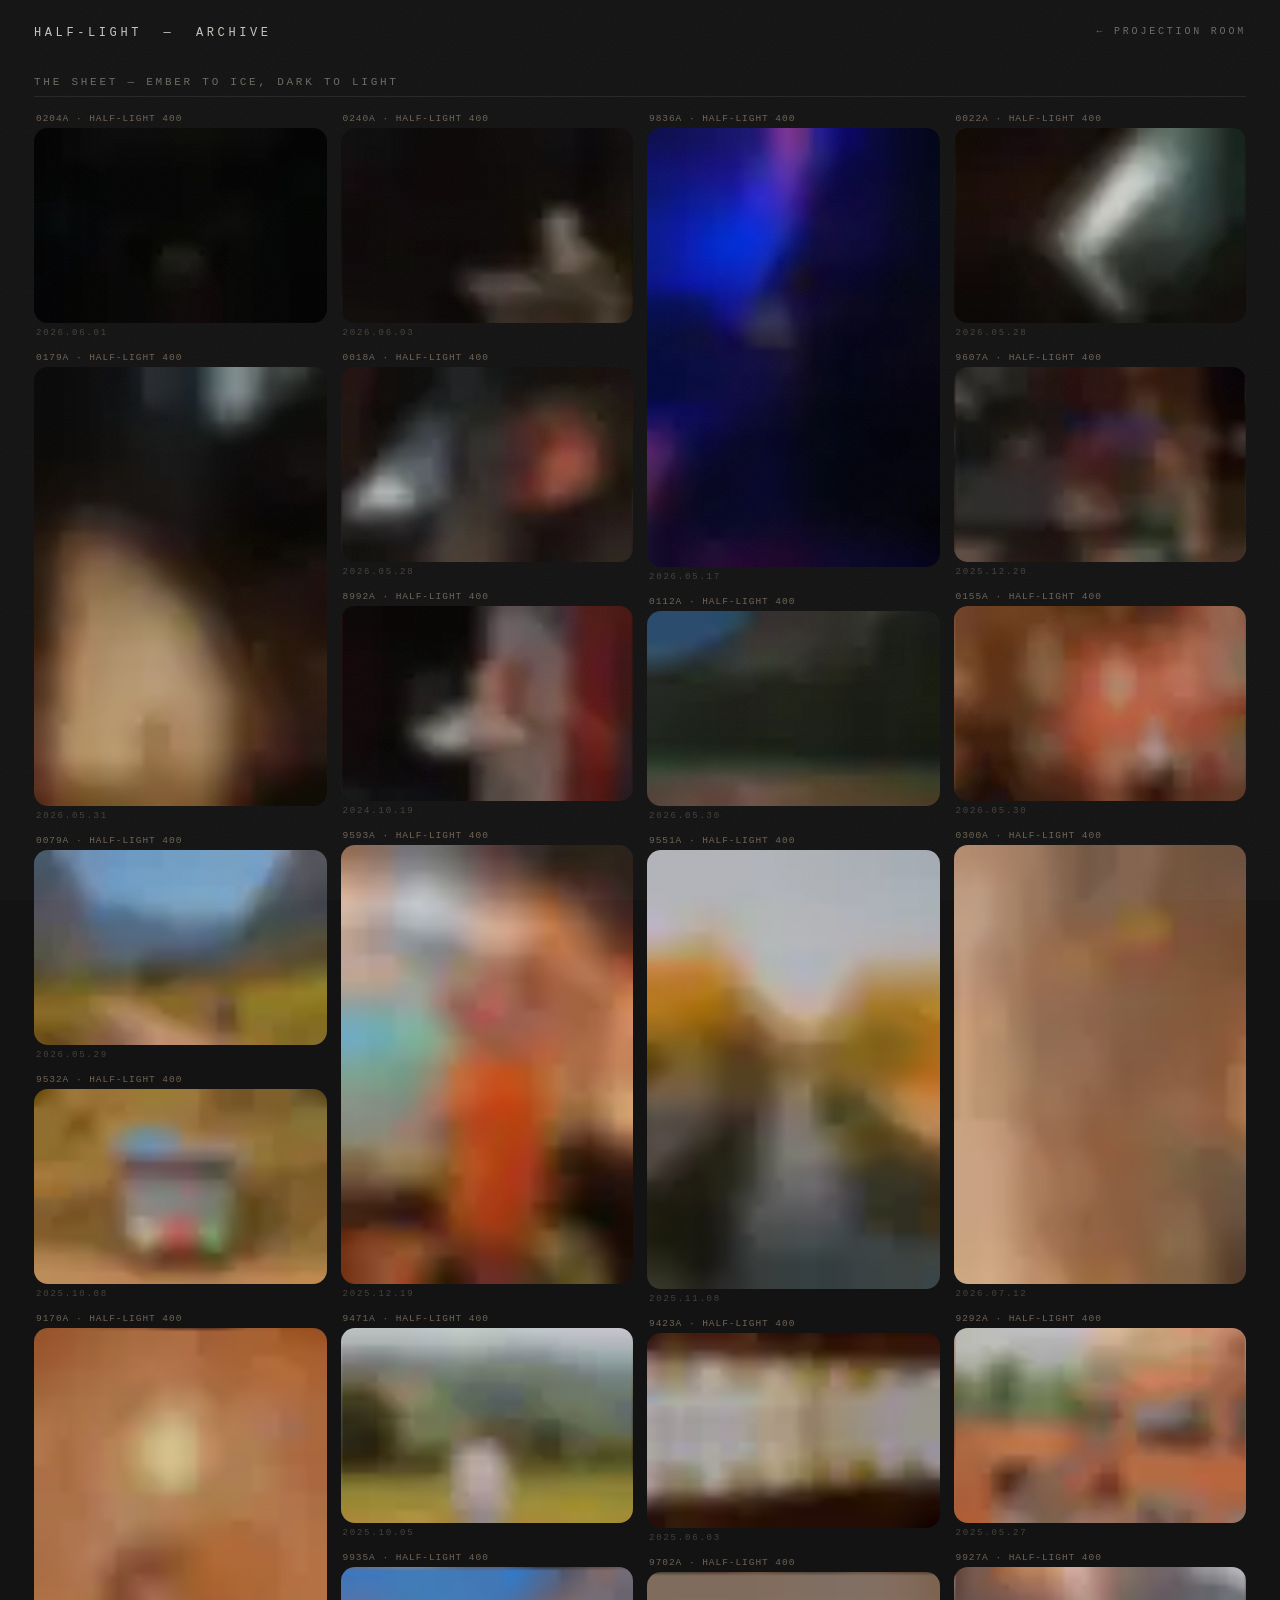
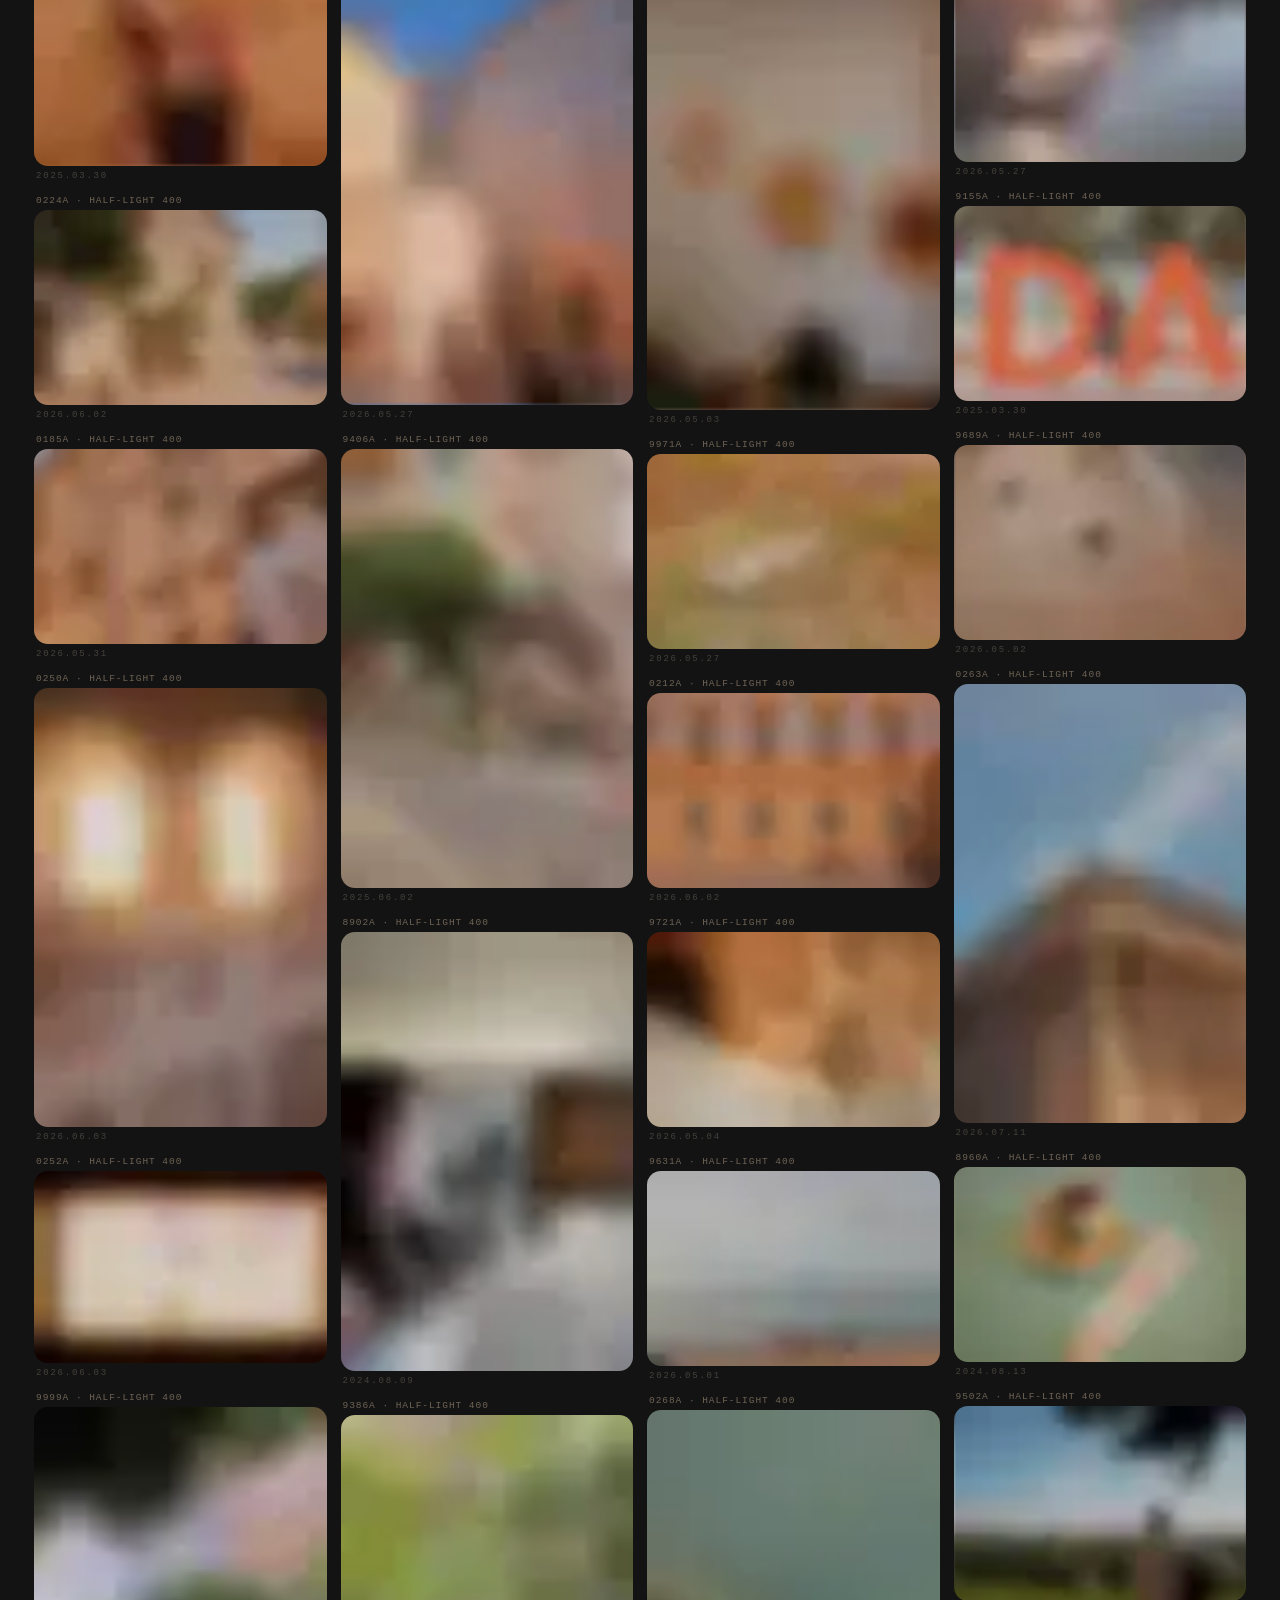
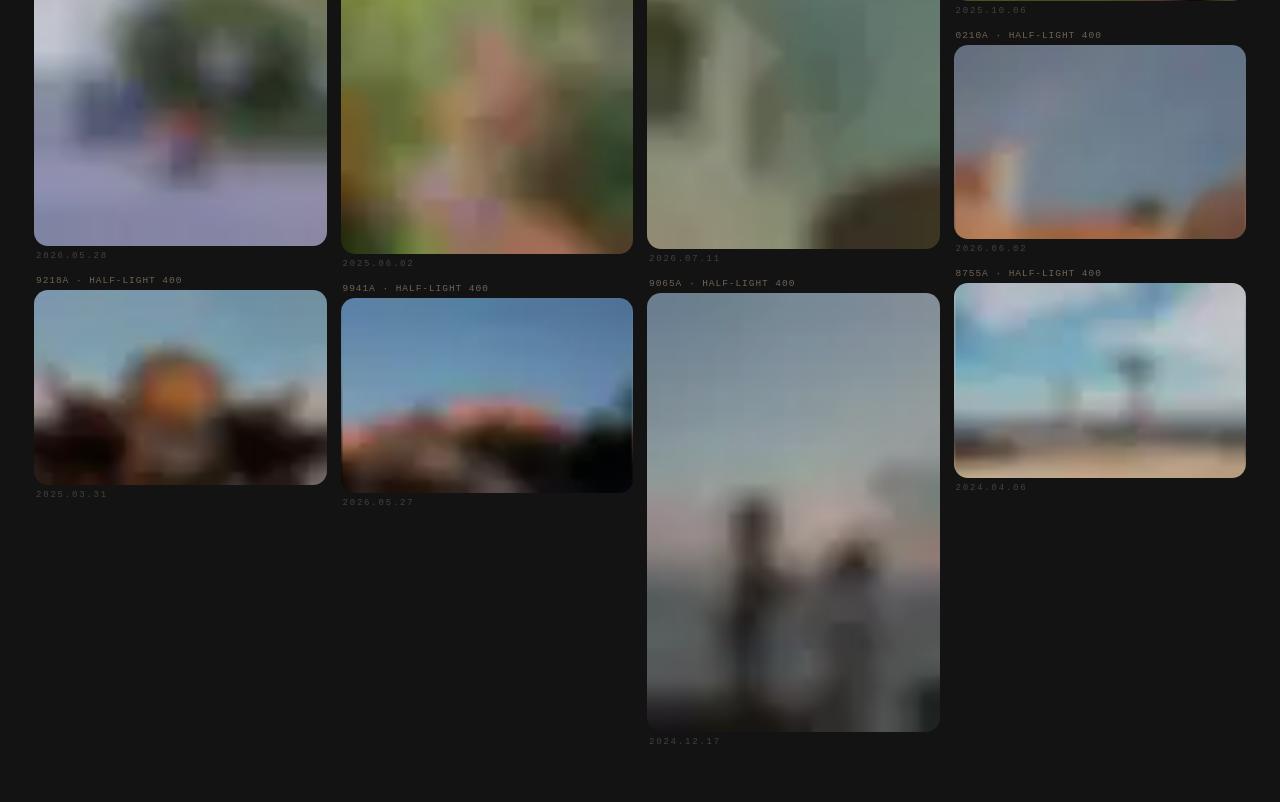
==== commit 28cf4998: "feat: projection room rebuild — scrubbed reel, lit room, margin quotes The reel no longer dips to bl" ====
--- a/site/contact.html
+++ b/site/contact.html
@@ -16,7 +16,7 @@
 </header>
 <div id="rolls"></div>
 <div class="lightbox" id="lb"><img id="lbimg" alt=""><div class="meta" id="lbmeta"></div></div>
-<script src="assets/data.470f4a8519.js"></script>
+<script src="assets/data.a7a799f5f8.js"></script>
 <script>
   // pre-sorted DARK-FIRST (night rack, then serpentine bands) by the composer; no client-side sort here.
   const photos = window.SHEET.map(id => window.PHOTOS[id]);
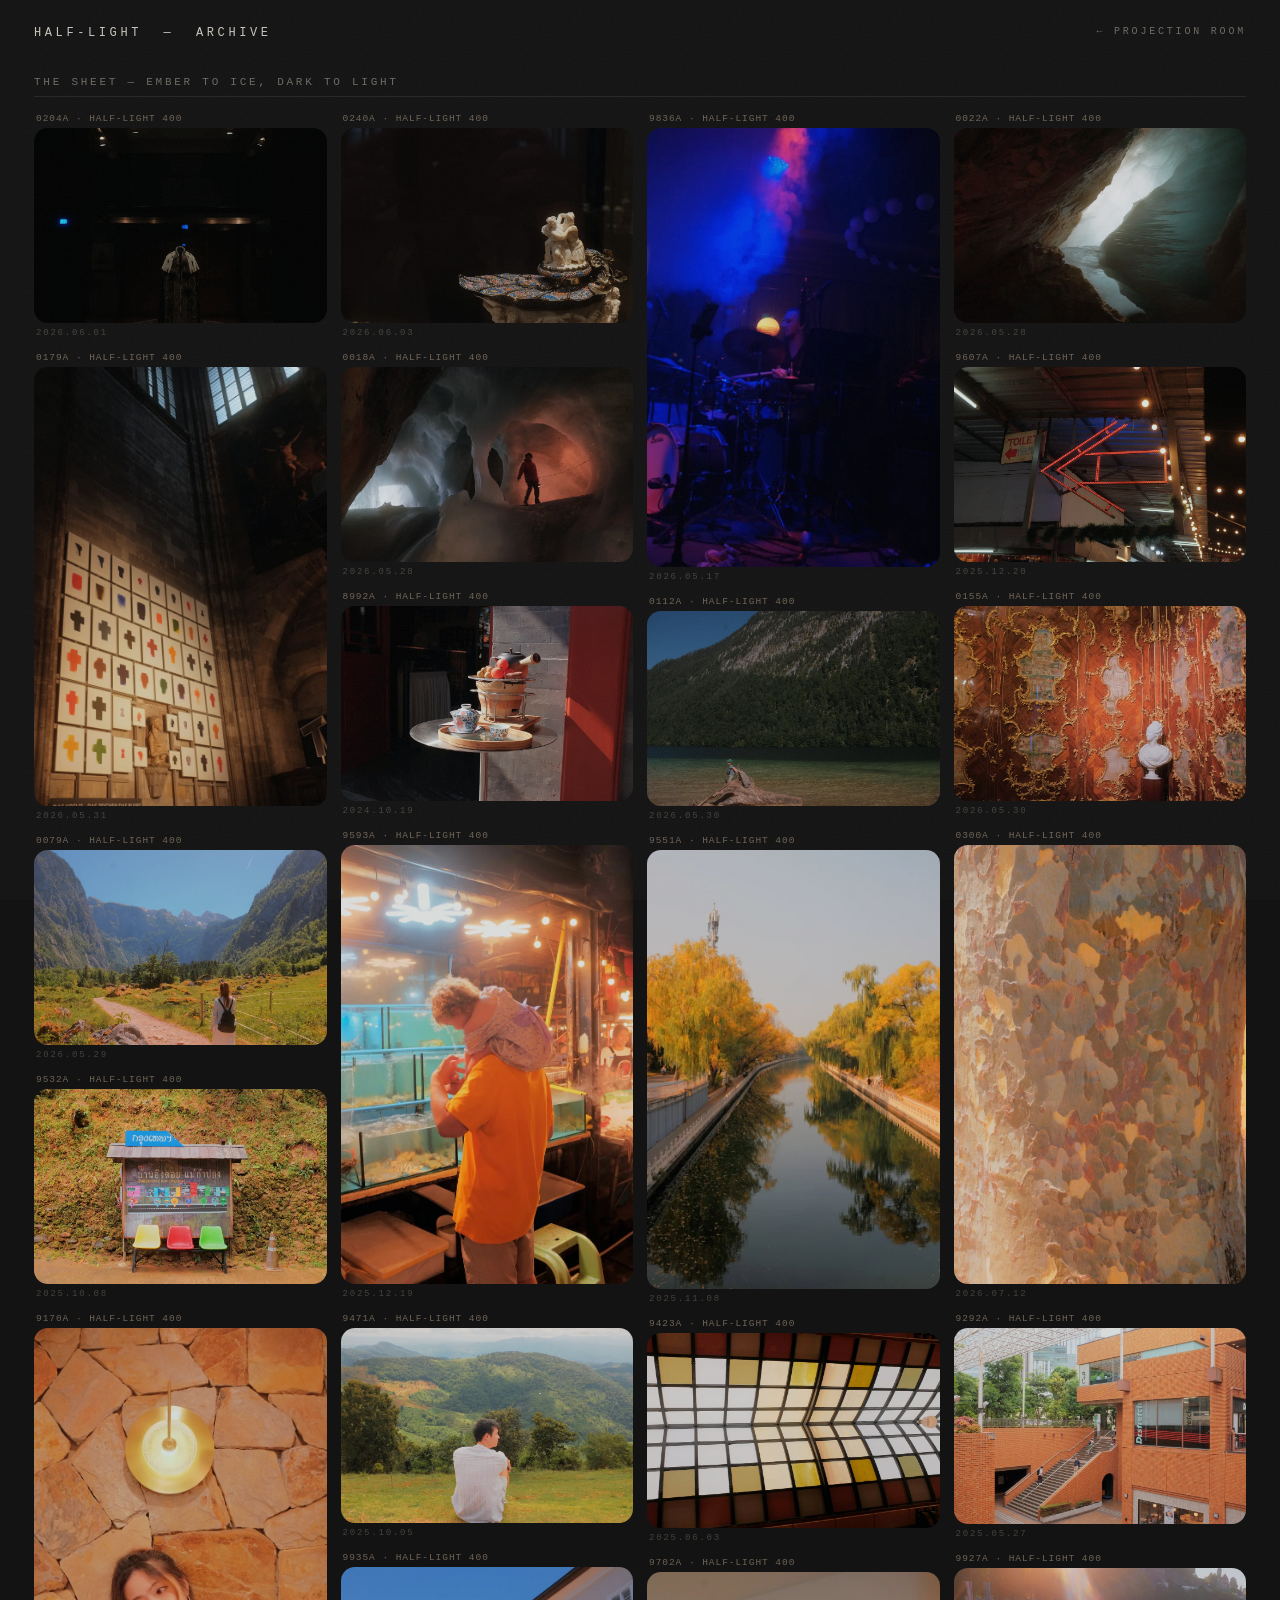
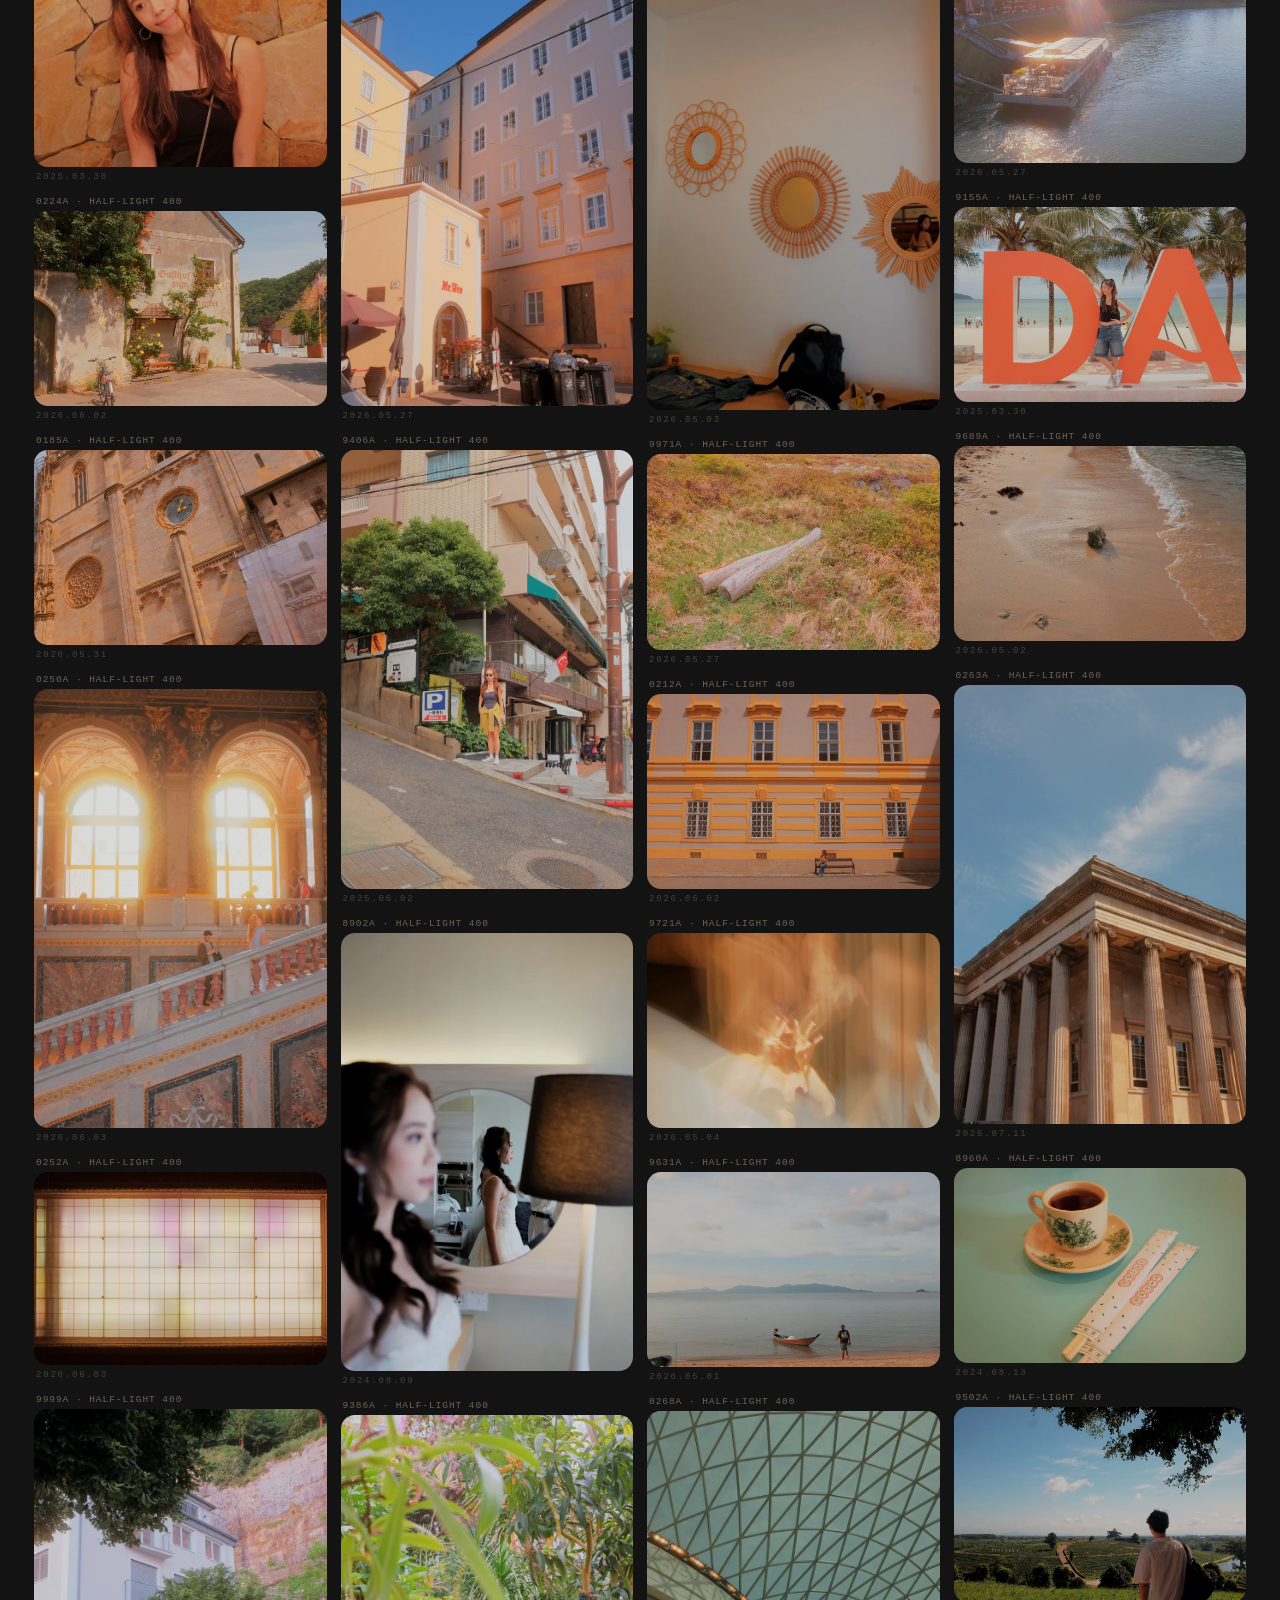
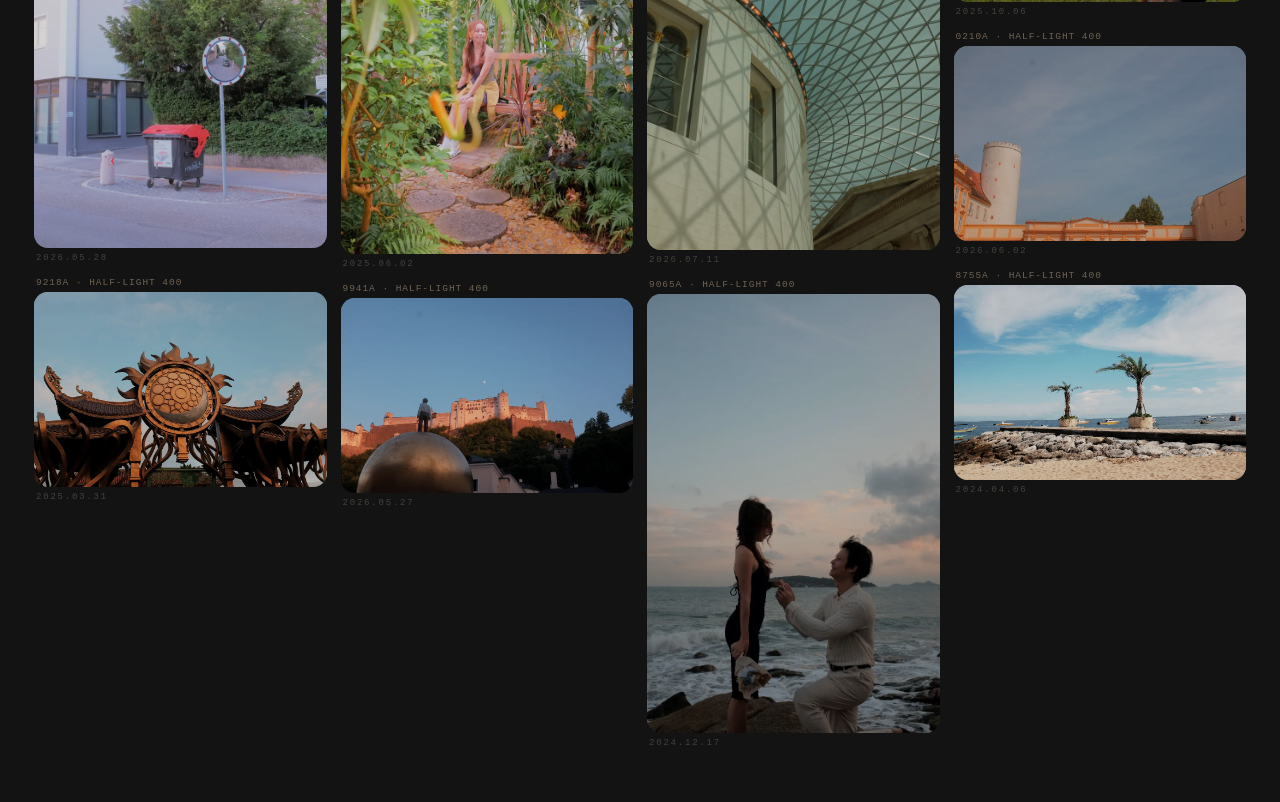
==== commit 582b957f: "fix: one print per scene, key-word emphasis, and the QA defects Diptychs are gone from the composer," ====
--- a/site/contact.html
+++ b/site/contact.html
@@ -16,7 +16,7 @@
 </header>
 <div id="rolls"></div>
 <div class="lightbox" id="lb"><img id="lbimg" alt=""><div class="meta" id="lbmeta"></div></div>
-<script src="assets/data.a7a799f5f8.js"></script>
+<script src="assets/data.442fef9fbf.js"></script>
 <script>
   // pre-sorted DARK-FIRST (night rack, then serpentine bands) by the composer; no client-side sort here.
   const photos = window.SHEET.map(id => window.PHOTOS[id]);
